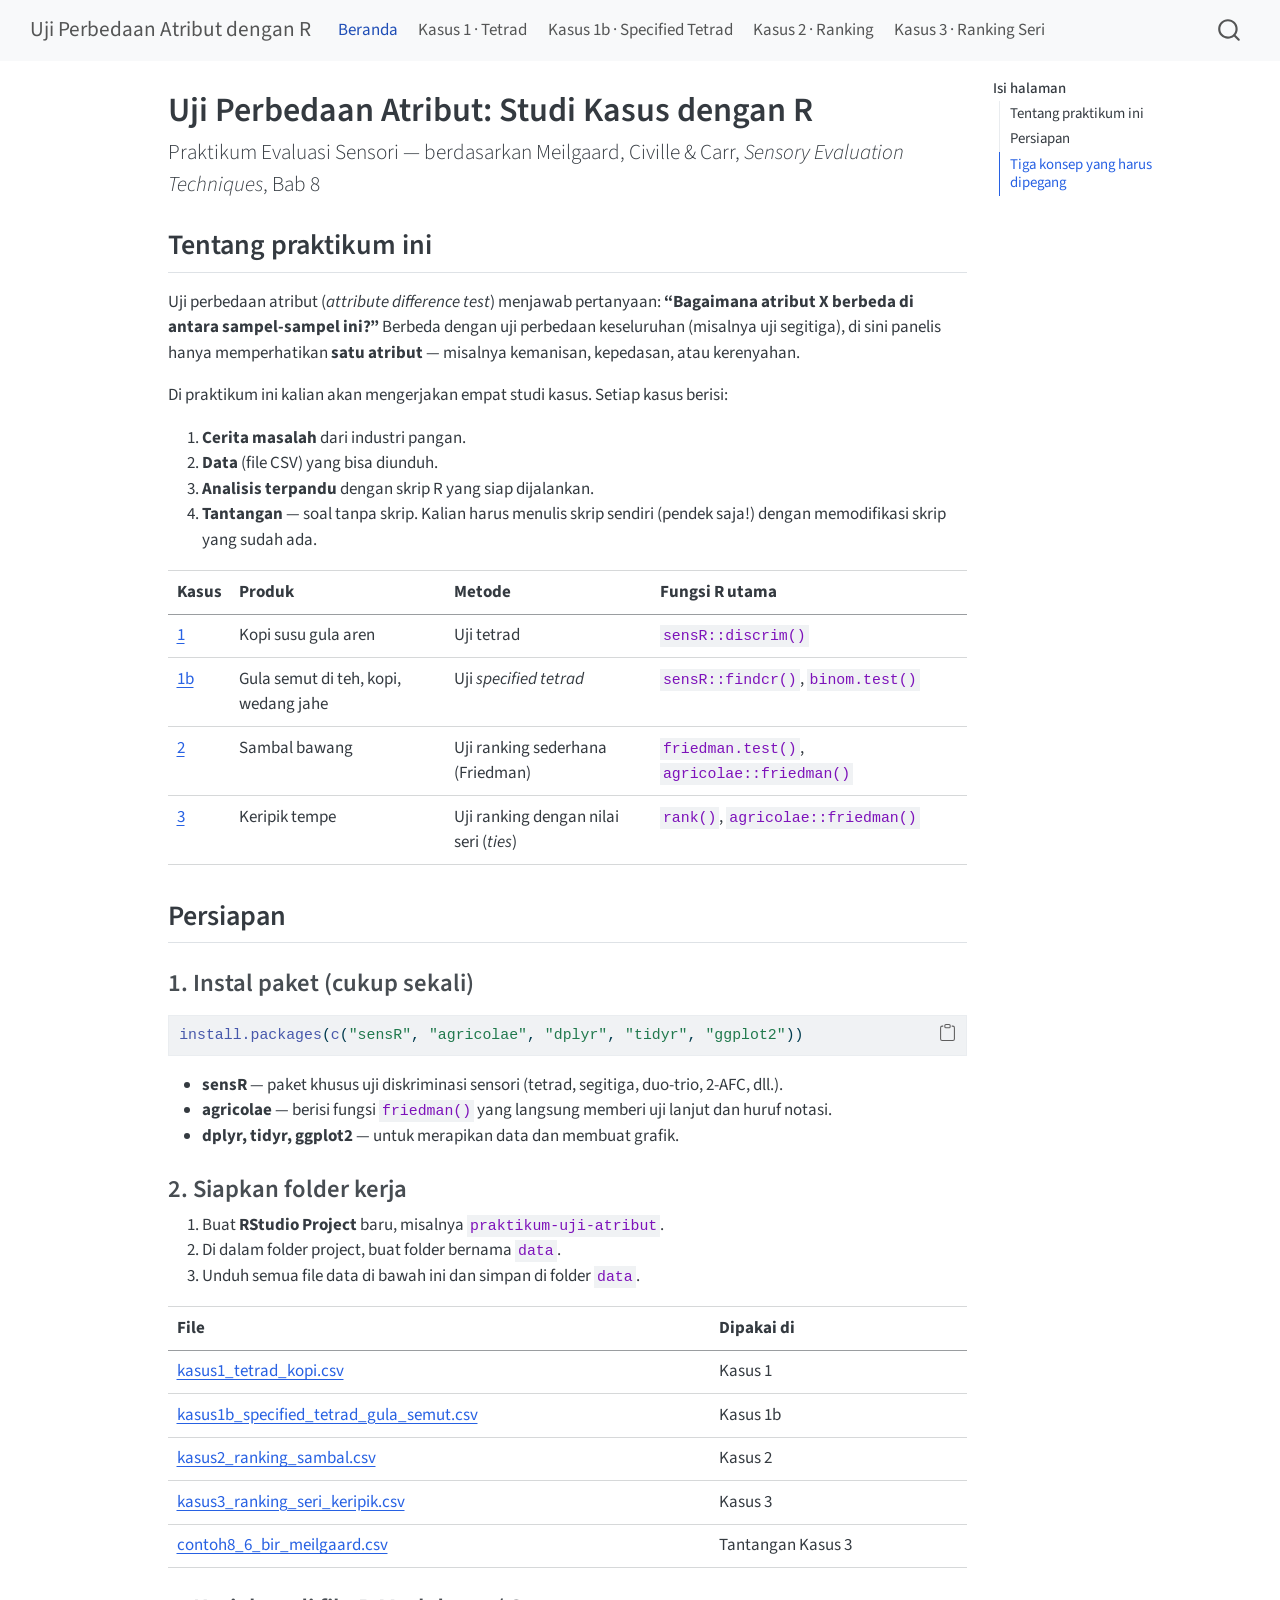
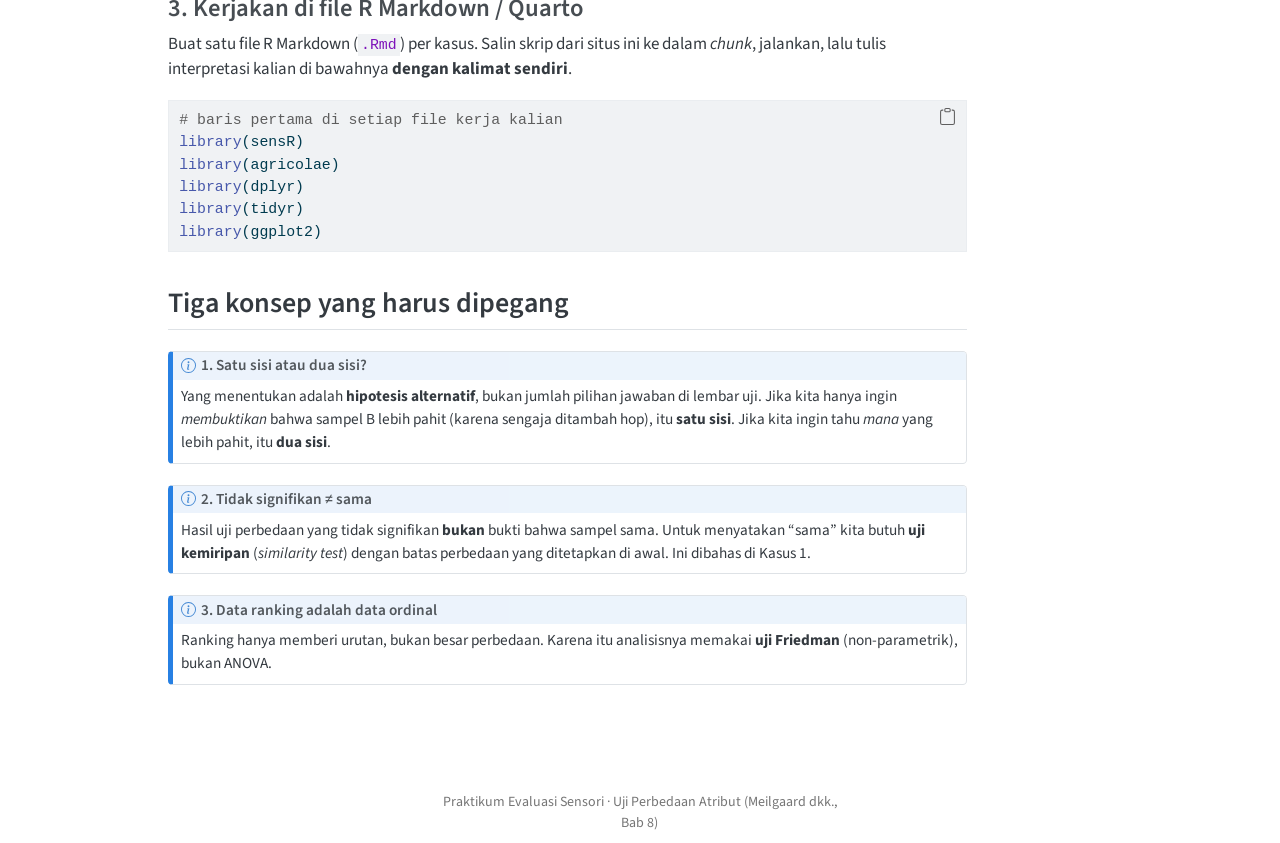
==== index.html @ 94ef2a32 "Built site for gh-pages" ====
<!DOCTYPE html>
<html xmlns="http://www.w3.org/1999/xhtml" lang="id" xml:lang="id"><head>

<meta charset="utf-8">
<meta name="generator" content="quarto-1.10.18">

<meta name="viewport" content="width=device-width, initial-scale=1.0, user-scalable=yes">


<title>Uji Perbedaan Atribut: Studi Kasus dengan R – Uji Perbedaan Atribut dengan R</title>
<style>
/* Default styles provided by pandoc.
** See https://pandoc.org/MANUAL.html#variables-for-html for config info.
*/
span.smallcaps{font-variant: small-caps;}
div.columns{display: flex; gap: 1.5em;}
div.column{flex: auto;}
@media screen {
div.columns{gap: min(4vw, 1.5em);}
div.column{overflow-x: auto;}
}
div.hanging-indent{margin-left: 1.5em; text-indent: -1.5em;}
ul.task-list{list-style: none;}
ul.task-list li input[type="checkbox"] {
  width: 0.8em;
  margin: 0 0.8em 0.2em -1em; /* quarto-specific, see https://github.com/quarto-dev/quarto-cli/issues/4556 */ 
  vertical-align: middle;
}
/* CSS for syntax highlighting */
html { -webkit-text-size-adjust: 100%; }
pre > code.sourceCode { white-space: pre; position: relative; }
pre > code.sourceCode > span { display: inline-block; line-height: 1.25; }
pre > code.sourceCode > span:empty { height: 1.2em; }
.sourceCode { overflow: visible; }
code.sourceCode > span { color: inherit; text-decoration: inherit; }
div.sourceCode { margin: 1em 0; }
pre.sourceCode { margin: 0; }
@media screen {
div.sourceCode { overflow: auto; }
}
@media print {
pre > code.sourceCode { white-space: pre-wrap; }
pre > code.sourceCode > span { text-indent: -5em; padding-left: 5em; }
}
pre.numberSource code
  { counter-reset: source-line 0; }
pre.numberSource code > span
  { position: relative; left: -4em; counter-increment: source-line; }
pre.numberSource code > span > a:first-child::before
  { content: counter(source-line);
    position: relative; left: -1em; text-align: right; vertical-align: baseline;
    border: none; display: inline-block;
    -webkit-touch-callout: none; -webkit-user-select: none;
    -khtml-user-select: none; -moz-user-select: none;
    -ms-user-select: none; user-select: none;
    padding: 0 4px; width: 4em;
  }
pre.numberSource { margin-left: 3em;  padding-left: 4px; }
div.sourceCode
  {   }
@media screen {
pre > code.sourceCode > span > a:first-child::before { text-decoration: underline; }
}
</style>


<script src="site_libs/quarto-nav/quarto-nav.js"></script>
<script src="site_libs/quarto-nav/headroom.min.js"></script>
<script src="site_libs/clipboard/clipboard.min.js"></script>
<script src="site_libs/quarto-search/autocomplete.umd.js"></script>
<script src="site_libs/quarto-search/fuse.min.js"></script>
<script src="site_libs/quarto-search/quarto-search.js"></script>
<meta name="quarto:offset" content="./">
<script src="site_libs/quarto-html/quarto.js" type="module"></script>
<script src="site_libs/quarto-html/tabsets/tabsets.js" type="module"></script>
<script src="site_libs/quarto-html/popper.min.js"></script>
<script src="site_libs/quarto-html/tippy.umd.min.js"></script>
<script src="site_libs/quarto-html/anchor.min.js"></script>
<link href="site_libs/quarto-html/tippy.css" rel="stylesheet">
<link href="site_libs/quarto-html/quarto-syntax-highlighting-64a204ab8560d761af7679ceaba22944.css" rel="stylesheet" id="quarto-text-highlighting-styles">
<script src="site_libs/bootstrap/bootstrap.min.js"></script>
<link href="site_libs/bootstrap/bootstrap-icons.css" rel="stylesheet">
<link href="site_libs/bootstrap/bootstrap-282abdd4a580632c052b6858c0510cd2.min.css" rel="stylesheet" append-hash="true" id="quarto-bootstrap" data-mode="light">
<script id="quarto-search-options" type="application/json">{
  "location": "navbar",
  "copy-button": false,
  "collapse-after": 3,
  "panel-placement": "end",
  "type": "overlay",
  "limit": 50,
  "keyboard-shortcut": [
    "f",
    "/",
    "s"
  ],
  "show-item-context": false,
  "language": {
    "search-no-results-text": "Tidak ada hasil",
    "search-matching-documents-text": "dokumen cocok",
    "search-copy-link-title": "Salin tautan untuk mencari",
    "search-hide-matches-text": "Sembunyikan kecocokan lainnya",
    "search-more-match-text": "kecocokan lainnya di dokumen ini",
    "search-more-matches-text": "kecocokan lainnya di dokumen ini",
    "search-clear-button-title": "Hapus",
    "search-text-placeholder": "",
    "search-detached-cancel-button-title": "Batal",
    "search-submit-button-title": "Kirim",
    "search-label": "Mencari"
  }
}</script>
<link href="site_libs/pagedtable-1.1/css/pagedtable.css" rel="stylesheet">
<script src="site_libs/pagedtable-1.1/js/pagedtable.js"></script>


<link rel="stylesheet" href="styles.css">
</head>

<body class="nav-fixed quarto-light">

<div id="quarto-search-results"></div>
  <header id="quarto-header" class="headroom fixed-top">
    <nav class="navbar navbar-expand-lg " data-bs-theme="dark">
      <div class="navbar-container container-fluid">
      <div class="navbar-brand-container mx-auto">
    <a class="navbar-brand" href="./index.html">
    <span class="navbar-title">Uji Perbedaan Atribut dengan R</span>
    </a>
  </div>
            <div id="quarto-search" class="" title="Mencari"></div>
          <button class="navbar-toggler" type="button" data-bs-toggle="collapse" data-bs-target="#navbarCollapse" aria-controls="navbarCollapse" role="menu" aria-expanded="false" aria-label="Alihkan navigasi" onclick="if (window.quartoToggleHeadroom) { window.quartoToggleHeadroom(); }">
  <span class="navbar-toggler-icon"></span>
</button>
          <div class="collapse navbar-collapse" id="navbarCollapse">
            <ul class="navbar-nav navbar-nav-scroll me-auto">
  <li class="nav-item">
    <a class="nav-link active" href="./index.html" aria-current="page"> 
<span class="menu-text">Beranda</span></a>
  </li>  
  <li class="nav-item">
    <a class="nav-link" href="./01-tetrad.html"> 
<span class="menu-text">Kasus 1 · Tetrad</span></a>
  </li>  
  <li class="nav-item">
    <a class="nav-link" href="./01b-specified-tetrad.html"> 
<span class="menu-text">Kasus 1b · Specified Tetrad</span></a>
  </li>  
  <li class="nav-item">
    <a class="nav-link" href="./02-ranking.html"> 
<span class="menu-text">Kasus 2 · Ranking</span></a>
  </li>  
  <li class="nav-item">
    <a class="nav-link" href="./03-ranking-seri.html"> 
<span class="menu-text">Kasus 3 · Ranking Seri</span></a>
  </li>  
</ul>
          </div> <!-- /navcollapse -->
            <div class="quarto-navbar-tools">
</div>
      </div> <!-- /container-fluid -->
    </nav>
</header>
<!-- content -->
<div id="quarto-content" class="quarto-container page-columns page-rows-contents page-layout-article page-navbar">
<!-- sidebar -->
<!-- margin-sidebar -->
    <div id="quarto-margin-sidebar" class="sidebar margin-sidebar">
        <nav id="TOC" role="doc-toc" class="toc-active">
    <h2 id="toc-title">Isi halaman</h2>
   
  <ul>
  <li><a href="#tentang-praktikum-ini" id="toc-tentang-praktikum-ini" class="nav-link active" data-scroll-target="#tentang-praktikum-ini">Tentang praktikum ini</a></li>
  <li><a href="#persiapan" id="toc-persiapan" class="nav-link" data-scroll-target="#persiapan">Persiapan</a>
  <ul class="collapse">
  <li><a href="#instal-paket-cukup-sekali" id="toc-instal-paket-cukup-sekali" class="nav-link" data-scroll-target="#instal-paket-cukup-sekali">1. Instal paket (cukup sekali)</a></li>
  <li><a href="#siapkan-folder-kerja" id="toc-siapkan-folder-kerja" class="nav-link" data-scroll-target="#siapkan-folder-kerja">2. Siapkan folder kerja</a></li>
  <li><a href="#kerjakan-di-file-r-markdown-quarto" id="toc-kerjakan-di-file-r-markdown-quarto" class="nav-link" data-scroll-target="#kerjakan-di-file-r-markdown-quarto">3. Kerjakan di file R Markdown / Quarto</a></li>
  </ul></li>
  <li><a href="#tiga-konsep-yang-harus-dipegang" id="toc-tiga-konsep-yang-harus-dipegang" class="nav-link" data-scroll-target="#tiga-konsep-yang-harus-dipegang">Tiga konsep yang harus dipegang</a></li>
  </ul>
</nav>
    </div>
<!-- main -->
<main class="content" id="quarto-document-content">

<header id="title-block-header" class="quarto-title-block default">
<div class="quarto-title">
<h1 class="title">Uji Perbedaan Atribut: Studi Kasus dengan R</h1>
<p class="subtitle lead">Praktikum Evaluasi Sensori — berdasarkan Meilgaard, Civille &amp; Carr, <em>Sensory Evaluation Techniques</em>, Bab 8</p>
</div>



<div class="quarto-title-meta">

    
  
    
  </div>
  


</header>


<section id="tentang-praktikum-ini" class="level2">
<h2 class="anchored" data-anchor-id="tentang-praktikum-ini">Tentang praktikum ini</h2>
<p>Uji perbedaan atribut (<em>attribute difference test</em>) menjawab pertanyaan: <strong>“Bagaimana atribut X berbeda di antara sampel-sampel ini?”</strong> Berbeda dengan uji perbedaan keseluruhan (misalnya uji segitiga), di sini panelis hanya memperhatikan <strong>satu atribut</strong> — misalnya kemanisan, kepedasan, atau kerenyahan.</p>
<p>Di praktikum ini kalian akan mengerjakan empat studi kasus. Setiap kasus berisi:</p>
<ol type="1">
<li><strong>Cerita masalah</strong> dari industri pangan.</li>
<li><strong>Data</strong> (file CSV) yang bisa diunduh.</li>
<li><strong>Analisis terpandu</strong> dengan skrip R yang siap dijalankan.</li>
<li><strong>Tantangan</strong> — soal tanpa skrip. Kalian harus menulis skrip sendiri (pendek saja!) dengan memodifikasi skrip yang sudah ada.</li>
</ol>
<table class="caption-top table">
<thead>
<tr class="header">
<th>Kasus</th>
<th>Produk</th>
<th>Metode</th>
<th>Fungsi R utama</th>
</tr>
</thead>
<tbody>
<tr class="odd">
<td><a href="./01-tetrad.html">1</a></td>
<td>Kopi susu gula aren</td>
<td>Uji tetrad</td>
<td><code>sensR::discrim()</code></td>
</tr>
<tr class="even">
<td><a href="./01b-specified-tetrad.html">1b</a></td>
<td>Gula semut di teh, kopi, wedang jahe</td>
<td>Uji <em>specified tetrad</em></td>
<td><code>sensR::findcr()</code>, <code>binom.test()</code></td>
</tr>
<tr class="odd">
<td><a href="./02-ranking.html">2</a></td>
<td>Sambal bawang</td>
<td>Uji ranking sederhana (Friedman)</td>
<td><code>friedman.test()</code>, <code>agricolae::friedman()</code></td>
</tr>
<tr class="even">
<td><a href="./03-ranking-seri.html">3</a></td>
<td>Keripik tempe</td>
<td>Uji ranking dengan nilai seri (<em>ties</em>)</td>
<td><code>rank()</code>, <code>agricolae::friedman()</code></td>
</tr>
</tbody>
</table>
</section>
<section id="persiapan" class="level2">
<h2 class="anchored" data-anchor-id="persiapan">Persiapan</h2>
<section id="instal-paket-cukup-sekali" class="level3">
<h3 class="anchored" data-anchor-id="instal-paket-cukup-sekali">1. Instal paket (cukup sekali)</h3>
<div class="cell">
<div class="code-copy-outer-scaffold"><div class="sourceCode cell-code" id="cb1"><pre class="sourceCode r code-with-copy"><code class="sourceCode r"><span id="cb1-1"><a href="#cb1-1" aria-hidden="true" tabindex="-1"></a><span class="fu">install.packages</span>(<span class="fu">c</span>(<span class="st">"sensR"</span>, <span class="st">"agricolae"</span>, <span class="st">"dplyr"</span>, <span class="st">"tidyr"</span>, <span class="st">"ggplot2"</span>))</span></code></pre></div><button title="Salin ke Papan Klip" class="code-copy-button"><i class="bi"></i></button></div>
</div>
<ul>
<li><strong>sensR</strong> — paket khusus uji diskriminasi sensori (tetrad, segitiga, duo-trio, 2-AFC, dll.).</li>
<li><strong>agricolae</strong> — berisi fungsi <code>friedman()</code> yang langsung memberi uji lanjut dan huruf notasi.</li>
<li><strong>dplyr, tidyr, ggplot2</strong> — untuk merapikan data dan membuat grafik.</li>
</ul>
</section>
<section id="siapkan-folder-kerja" class="level3">
<h3 class="anchored" data-anchor-id="siapkan-folder-kerja">2. Siapkan folder kerja</h3>
<ol type="1">
<li>Buat <strong>RStudio Project</strong> baru, misalnya <code>praktikum-uji-atribut</code>.</li>
<li>Di dalam folder project, buat folder bernama <code>data</code>.</li>
<li>Unduh semua file data di bawah ini dan simpan di folder <code>data</code>.</li>
</ol>
<table class="caption-top table">
<thead>
<tr class="header">
<th>File</th>
<th>Dipakai di</th>
</tr>
</thead>
<tbody>
<tr class="odd">
<td><a href="data/kasus1_tetrad_kopi.csv">kasus1_tetrad_kopi.csv</a></td>
<td>Kasus 1</td>
</tr>
<tr class="even">
<td><a href="data/kasus1b_specified_tetrad_gula_semut.csv">kasus1b_specified_tetrad_gula_semut.csv</a></td>
<td>Kasus 1b</td>
</tr>
<tr class="odd">
<td><a href="data/kasus2_ranking_sambal.csv">kasus2_ranking_sambal.csv</a></td>
<td>Kasus 2</td>
</tr>
<tr class="even">
<td><a href="data/kasus3_ranking_seri_keripik.csv">kasus3_ranking_seri_keripik.csv</a></td>
<td>Kasus 3</td>
</tr>
<tr class="odd">
<td><a href="data/contoh8_6_bir_meilgaard.csv">contoh8_6_bir_meilgaard.csv</a></td>
<td>Tantangan Kasus 3</td>
</tr>
</tbody>
</table>
</section>
<section id="kerjakan-di-file-r-markdown-quarto" class="level3">
<h3 class="anchored" data-anchor-id="kerjakan-di-file-r-markdown-quarto">3. Kerjakan di file R Markdown / Quarto</h3>
<p>Buat satu file R Markdown (<code>.Rmd</code>) per kasus. Salin skrip dari situs ini ke dalam <em>chunk</em>, jalankan, lalu tulis interpretasi kalian di bawahnya <strong>dengan kalimat sendiri</strong>.</p>
<div class="cell">
<div class="code-copy-outer-scaffold"><div class="sourceCode cell-code" id="cb2"><pre class="sourceCode r code-with-copy"><code class="sourceCode r"><span id="cb2-1"><a href="#cb2-1" aria-hidden="true" tabindex="-1"></a><span class="co"># baris pertama di setiap file kerja kalian</span></span>
<span id="cb2-2"><a href="#cb2-2" aria-hidden="true" tabindex="-1"></a><span class="fu">library</span>(sensR)</span>
<span id="cb2-3"><a href="#cb2-3" aria-hidden="true" tabindex="-1"></a><span class="fu">library</span>(agricolae)</span>
<span id="cb2-4"><a href="#cb2-4" aria-hidden="true" tabindex="-1"></a><span class="fu">library</span>(dplyr)</span>
<span id="cb2-5"><a href="#cb2-5" aria-hidden="true" tabindex="-1"></a><span class="fu">library</span>(tidyr)</span>
<span id="cb2-6"><a href="#cb2-6" aria-hidden="true" tabindex="-1"></a><span class="fu">library</span>(ggplot2)</span></code></pre></div><button title="Salin ke Papan Klip" class="code-copy-button"><i class="bi"></i></button></div>
</div>
</section>
</section>
<section id="tiga-konsep-yang-harus-dipegang" class="level2">
<h2 class="anchored" data-anchor-id="tiga-konsep-yang-harus-dipegang">Tiga konsep yang harus dipegang</h2>
<div class="callout callout-style-default callout-note callout-titled">
<div class="callout-header d-flex align-content-center">
<div class="callout-icon-container">
<i class="callout-icon"></i>
</div>
<div class="callout-title-container flex-fill">
<span class="screen-reader-only">Catatan</span>1. Satu sisi atau dua sisi?
</div>
</div>
<div class="callout-body-container callout-body">
<p>Yang menentukan adalah <strong>hipotesis alternatif</strong>, bukan jumlah pilihan jawaban di lembar uji. Jika kita hanya ingin <em>membuktikan</em> bahwa sampel B lebih pahit (karena sengaja ditambah hop), itu <strong>satu sisi</strong>. Jika kita ingin tahu <em>mana</em> yang lebih pahit, itu <strong>dua sisi</strong>.</p>
</div>
</div>
<div class="callout callout-style-default callout-note callout-titled">
<div class="callout-header d-flex align-content-center">
<div class="callout-icon-container">
<i class="callout-icon"></i>
</div>
<div class="callout-title-container flex-fill">
<span class="screen-reader-only">Catatan</span>2. Tidak signifikan ≠ sama
</div>
</div>
<div class="callout-body-container callout-body">
<p>Hasil uji perbedaan yang tidak signifikan <strong>bukan</strong> bukti bahwa sampel sama. Untuk menyatakan “sama” kita butuh <strong>uji kemiripan</strong> (<em>similarity test</em>) dengan batas perbedaan yang ditetapkan di awal. Ini dibahas di Kasus 1.</p>
</div>
</div>
<div class="callout callout-style-default callout-note callout-titled">
<div class="callout-header d-flex align-content-center">
<div class="callout-icon-container">
<i class="callout-icon"></i>
</div>
<div class="callout-title-container flex-fill">
<span class="screen-reader-only">Catatan</span>3. Data ranking adalah data ordinal
</div>
</div>
<div class="callout-body-container callout-body">
<p>Ranking hanya memberi urutan, bukan besar perbedaan. Karena itu analisisnya memakai <strong>uji Friedman</strong> (non-parametrik), bukan ANOVA.</p>
</div>
</div>


</section>

</main> <!-- /main -->
<script id="quarto-html-after-body" type="application/javascript">
  window.document.addEventListener("DOMContentLoaded", function (event) {
    const icon = "";
    const anchorJS = new window.AnchorJS();
    anchorJS.options = {
      placement: 'right',
      icon: icon
    };
    anchorJS.add('.anchored');
    const isCodeAnnotation = (el) => {
      for (const clz of el.classList) {
        if (clz.startsWith('code-annotation-')) {                     
          return true;
        }
      }
      return false;
    }
    const onCopySuccess = function(e) {
      // button target
      const button = e.trigger;
      // don't keep focus
      button.blur();
      // flash "checked"
      button.classList.add('code-copy-button-checked');
      var currentTitle = button.getAttribute("title");
      button.setAttribute("title", "Disalin!");
      let tooltip;
      if (window.bootstrap) {
        button.setAttribute("data-bs-toggle", "tooltip");
        button.setAttribute("data-bs-placement", "left");
        button.setAttribute("data-bs-title", "Disalin!");
        tooltip = new bootstrap.Tooltip(button, 
          { trigger: "manual", 
            customClass: "code-copy-button-tooltip",
            offset: [0, -8]});
        tooltip.show();    
      }
      setTimeout(function() {
        if (tooltip) {
          tooltip.hide();
          button.removeAttribute("data-bs-title");
          button.removeAttribute("data-bs-toggle");
          button.removeAttribute("data-bs-placement");
        }
        button.setAttribute("title", currentTitle);
        button.classList.remove('code-copy-button-checked');
      }, 1000);
      // clear code selection
      e.clearSelection();
    }
    const getTextToCopy = function(trigger) {
      const outerScaffold = trigger.parentElement.cloneNode(true);
      const codeEl = outerScaffold.querySelector('code');
      for (const childEl of codeEl.children) {
        if (isCodeAnnotation(childEl)) {
          childEl.remove();
        }
      }
      return codeEl.innerText;
    }
    const clipboard = new window.ClipboardJS('.code-copy-button:not([data-in-quarto-modal])', {
      text: getTextToCopy
    });
    clipboard.on('success', onCopySuccess);
    if (window.document.getElementById('quarto-embedded-source-code-modal')) {
      const clipboardModal = new window.ClipboardJS('.code-copy-button[data-in-quarto-modal]', {
        text: getTextToCopy,
        container: window.document.getElementById('quarto-embedded-source-code-modal')
      });
      clipboardModal.on('success', onCopySuccess);
    }
      var localhostRegex = new RegExp(/^(?:http|https):\/\/localhost\:?[0-9]*\//);
      var mailtoRegex = new RegExp(/^mailto:/);
        var filterRegex = new RegExp('/' + window.location.host + '/');
      var isInternal = (href) => {
          return filterRegex.test(href) || localhostRegex.test(href) || mailtoRegex.test(href);
      }
      // Inspect non-navigation links and adorn them if external
     var links = window.document.querySelectorAll('a[href]:not(.nav-link):not(.navbar-brand):not(.toc-action):not(.sidebar-link):not(.sidebar-item-toggle):not(.pagination-link):not(.no-external):not([aria-hidden]):not(.dropdown-item):not(.quarto-navigation-tool):not(.about-link)');
      for (var i=0; i<links.length; i++) {
        const link = links[i];
        if (!isInternal(link.href)) {
          // undo the damage that might have been done by quarto-nav.js in the case of
          // links that we want to consider external
          if (link.dataset.originalHref !== undefined) {
            link.href = link.dataset.originalHref;
          }
        }
      }
    function tippyHover(el, contentFn, onTriggerFn, onUntriggerFn) {
      const config = {
        allowHTML: true,
        maxWidth: 500,
        delay: 100,
        arrow: false,
        appendTo: function(el) {
            return el.parentElement;
        },
        interactive: true,
        interactiveBorder: 10,
        theme: 'quarto',
        placement: 'bottom-start',
      };
      if (contentFn) {
        config.content = contentFn;
      }
      if (onTriggerFn) {
        config.onTrigger = onTriggerFn;
      }
      if (onUntriggerFn) {
        config.onUntrigger = onUntriggerFn;
      }
      window.tippy(el, config); 
    }
    const noterefs = window.document.querySelectorAll('a[role="doc-noteref"]');
    for (var i=0; i<noterefs.length; i++) {
      const ref = noterefs[i];
      tippyHover(ref, function() {
        // use id or data attribute instead here
        let href = ref.getAttribute('data-footnote-href') || ref.getAttribute('href');
        try { href = new URL(href).hash; } catch {}
        const id = href.replace(/^#\/?/, "");
        const note = window.document.getElementById(id);
        if (note) {
          return note.innerHTML;
        } else {
          return "";
        }
      });
    }
    const xrefs = window.document.querySelectorAll('a.quarto-xref');
    const processXRef = (id, note) => {
      // Strip column container classes
      const stripColumnClz = (el) => {
        el.classList.remove("page-full", "page-columns");
        if (el.children) {
          for (const child of el.children) {
            stripColumnClz(child);
          }
        }
      }
      stripColumnClz(note)
      if (id === null || id.startsWith('sec-')) {
        // Special case sections, only their first couple elements
        const container = document.createElement("div");
        if (note.children && note.children.length > 2) {
          container.appendChild(note.children[0].cloneNode(true));
          for (let i = 1; i < note.children.length; i++) {
            const child = note.children[i];
            if (child.tagName === "P" && child.innerText === "") {
              continue;
            } else {
              container.appendChild(child.cloneNode(true));
              break;
            }
          }
          if (window.Quarto?.typesetMath) {
            window.Quarto.typesetMath(container);
          }
          return container.innerHTML
        } else {
          if (window.Quarto?.typesetMath) {
            window.Quarto.typesetMath(note);
          }
          return note.innerHTML;
        }
      } else {
        // Remove any anchor links if they are present
        const anchorLink = note.querySelector('a.anchorjs-link');
        if (anchorLink) {
          anchorLink.remove();
        }
        if (window.Quarto?.typesetMath) {
          window.Quarto.typesetMath(note);
        }
        if (note.classList.contains("callout")) {
          return note.outerHTML;
        } else {
          return note.innerHTML;
        }
      }
    }
    for (var i=0; i<xrefs.length; i++) {
      const xref = xrefs[i];
      tippyHover(xref, undefined, function(instance) {
        instance.disable();
        let url = xref.getAttribute('href');
        let hash = undefined; 
        if (url.startsWith('#')) {
          hash = url;
        } else {
          try { hash = new URL(url).hash; } catch {}
        }
        if (hash) {
          const id = hash.replace(/^#\/?/, "");
          const note = window.document.getElementById(id);
          if (note !== null) {
            try {
              const html = processXRef(id, note.cloneNode(true));
              instance.setContent(html);
            } finally {
              instance.enable();
              instance.show();
            }
          } else {
            // See if we can fetch this
            fetch(url.split('#')[0])
            .then(res => res.text())
            .then(html => {
              const parser = new DOMParser();
              const htmlDoc = parser.parseFromString(html, "text/html");
              const note = htmlDoc.getElementById(id);
              if (note !== null) {
                const html = processXRef(id, note);
                instance.setContent(html);
              } 
            }).finally(() => {
              instance.enable();
              instance.show();
            });
          }
        } else {
          // See if we can fetch a full url (with no hash to target)
          // This is a special case and we should probably do some content thinning / targeting
          fetch(url)
          .then(res => res.text())
          .then(html => {
            const parser = new DOMParser();
            const htmlDoc = parser.parseFromString(html, "text/html");
            const note = htmlDoc.querySelector('main.content');
            if (note !== null) {
              // This should only happen for chapter cross references
              // (since there is no id in the URL)
              // remove the first header
              if (note.children.length > 0 && note.children[0].tagName === "HEADER") {
                note.children[0].remove();
              }
              const html = processXRef(null, note);
              instance.setContent(html);
            } 
          }).finally(() => {
            instance.enable();
            instance.show();
          });
        }
      }, function(instance) {
      });
    }
        let selectedAnnoteEl;
        const selectorForAnnotation = ( cell, annotation) => {
          let cellAttr = 'data-code-cell="' + cell + '"';
          let lineAttr = 'data-code-annotation="' +  annotation + '"';
          const selector = 'span[' + cellAttr + '][' + lineAttr + ']';
          return selector;
        }
        const selectCodeLines = (annoteEl) => {
          const doc = window.document;
          const targetCell = annoteEl.getAttribute("data-target-cell");
          const targetAnnotation = annoteEl.getAttribute("data-target-annotation");
          const annoteSpan = window.document.querySelector(selectorForAnnotation(targetCell, targetAnnotation));
          const lines = annoteSpan.getAttribute("data-code-lines").split(",");
          const lineIds = lines.map((line) => {
            return targetCell + "-" + line;
          })
          let top = null;
          let height = null;
          let parent = null;
          if (lineIds.length > 0) {
              //compute the position of the single el (top and bottom and make a div)
              const el = window.document.getElementById(lineIds[0]);
              top = el.offsetTop;
              height = el.offsetHeight;
              parent = el.parentElement.parentElement;
            if (lineIds.length > 1) {
              const lastEl = window.document.getElementById(lineIds[lineIds.length - 1]);
              const bottom = lastEl.offsetTop + lastEl.offsetHeight;
              height = bottom - top;
            }
            if (top !== null && height !== null && parent !== null) {
              // cook up a div (if necessary) and position it 
              let div = window.document.getElementById("code-annotation-line-highlight");
              if (div === null) {
                div = window.document.createElement("div");
                div.setAttribute("id", "code-annotation-line-highlight");
                div.style.position = 'absolute';
                parent.appendChild(div);
              }
              div.style.top = top - 2 + "px";
              div.style.height = height + 4 + "px";
              div.style.left = 0;
              let gutterDiv = window.document.getElementById("code-annotation-line-highlight-gutter");
              if (gutterDiv === null) {
                gutterDiv = window.document.createElement("div");
                gutterDiv.setAttribute("id", "code-annotation-line-highlight-gutter");
                gutterDiv.style.position = 'absolute';
                const codeCell = window.document.getElementById(targetCell);
                const gutter = codeCell.querySelector('.code-annotation-gutter');
                gutter.appendChild(gutterDiv);
              }
              gutterDiv.style.top = top - 2 + "px";
              gutterDiv.style.height = height + 4 + "px";
            }
            selectedAnnoteEl = annoteEl;
          }
        };
        const unselectCodeLines = () => {
          const elementsIds = ["code-annotation-line-highlight", "code-annotation-line-highlight-gutter"];
          elementsIds.forEach((elId) => {
            const div = window.document.getElementById(elId);
            if (div) {
              div.remove();
            }
          });
          selectedAnnoteEl = undefined;
        };
          // Handle positioning of the toggle
      window.addEventListener(
        "resize",
        throttle(() => {
          elRect = undefined;
          if (selectedAnnoteEl) {
            selectCodeLines(selectedAnnoteEl);
          }
        }, 10)
      );
      function throttle(fn, ms) {
      let throttle = false;
      let timer;
        return (...args) => {
          if(!throttle) { // first call gets through
              fn.apply(this, args);
              throttle = true;
          } else { // all the others get throttled
              if(timer) clearTimeout(timer); // cancel #2
              timer = setTimeout(() => {
                fn.apply(this, args);
                timer = throttle = false;
              }, ms);
          }
        };
      }
        // Attach click handler to the DT
        const annoteDls = window.document.querySelectorAll('dt[data-target-cell]');
        for (const annoteDlNode of annoteDls) {
          annoteDlNode.addEventListener('click', (event) => {
            const clickedEl = event.target;
            if (clickedEl !== selectedAnnoteEl) {
              unselectCodeLines();
              const activeEl = window.document.querySelector('dt[data-target-cell].code-annotation-active');
              if (activeEl) {
                activeEl.classList.remove('code-annotation-active');
              }
              selectCodeLines(clickedEl);
              clickedEl.classList.add('code-annotation-active');
            } else {
              // Unselect the line
              unselectCodeLines();
              clickedEl.classList.remove('code-annotation-active');
            }
          });
        }
    const findCites = (el) => {
      const parentEl = el.parentElement;
      if (parentEl) {
        const cites = parentEl.dataset.cites;
        if (cites) {
          return {
            el,
            cites: cites.split(' ')
          };
        } else {
          return findCites(el.parentElement)
        }
      } else {
        return undefined;
      }
    };
    var bibliorefs = window.document.querySelectorAll('a[role="doc-biblioref"]');
    for (var i=0; i<bibliorefs.length; i++) {
      const ref = bibliorefs[i];
      const citeInfo = findCites(ref);
      if (citeInfo) {
        tippyHover(citeInfo.el, function() {
          var popup = window.document.createElement('div');
          citeInfo.cites.forEach(function(cite) {
            var citeDiv = window.document.createElement('div');
            citeDiv.classList.add('hanging-indent');
            citeDiv.classList.add('csl-entry');
            var biblioDiv = window.document.getElementById('ref-' + cite);
            if (biblioDiv) {
              citeDiv.innerHTML = biblioDiv.innerHTML;
            }
            popup.appendChild(citeDiv);
          });
          return popup.innerHTML;
        });
      }
    }
  });
  </script>
</div> <!-- /content -->
<footer class="footer">
  <div class="nav-footer">
    <div class="nav-footer-left">
      &nbsp;
    </div>   
    <div class="nav-footer-center">
<p>Praktikum Evaluasi Sensori · Uji Perbedaan Atribut (Meilgaard dkk., Bab 8)</p>
</div>
    <div class="nav-footer-right">
      &nbsp;
    </div>
  </div>
</footer>




</body></html>
---- site_libs/quarto-html/tippy.css ----
.tippy-box[data-animation=fade][data-state=hidden]{opacity:0}[data-tippy-root]{max-width:calc(100vw - 10px)}.tippy-box{position:relative;background-color:#333;color:#fff;border-radius:4px;font-size:14px;line-height:1.4;white-space:normal;outline:0;transition-property:transform,visibility,opacity}.tippy-box[data-placement^=top]>.tippy-arrow{bottom:0}.tippy-box[data-placement^=top]>.tippy-arrow:before{bottom:-7px;left:0;border-width:8px 8px 0;border-top-color:initial;transform-origin:center top}.tippy-box[data-placement^=bottom]>.tippy-arrow{top:0}.tippy-box[data-placement^=bottom]>.tippy-arrow:before{top:-7px;left:0;border-width:0 8px 8px;border-bottom-color:initial;transform-origin:center bottom}.tippy-box[data-placement^=left]>.tippy-arrow{right:0}.tippy-box[data-placement^=left]>.tippy-arrow:before{border-width:8px 0 8px 8px;border-left-color:initial;right:-7px;transform-origin:center left}.tippy-box[data-placement^=right]>.tippy-arrow{left:0}.tippy-box[data-placement^=right]>.tippy-arrow:before{left:-7px;border-width:8px 8px 8px 0;border-right-color:initial;transform-origin:center right}.tippy-box[data-inertia][data-state=visible]{transition-timing-function:cubic-bezier(.54,1.5,.38,1.11)}.tippy-arrow{width:16px;height:16px;color:#333}.tippy-arrow:before{content:"";position:absolute;border-color:transparent;border-style:solid}.tippy-content{position:relative;padding:5px 9px;z-index:1}
---- site_libs/quarto-html/quarto-syntax-highlighting-64a204ab8560d761af7679ceaba22944.css ----
/* quarto syntax highlight colors */
:root {
  --quarto-hl-ot-color: #003B4F;
  --quarto-hl-at-color: #657422;
  --quarto-hl-ss-color: #20794D;
  --quarto-hl-an-color: #5E5E5E;
  --quarto-hl-fu-color: #4758AB;
  --quarto-hl-st-color: #20794D;
  --quarto-hl-cf-color: #003B4F;
  --quarto-hl-op-color: #5E5E5E;
  --quarto-hl-er-color: #AD0000;
  --quarto-hl-bn-color: #AD0000;
  --quarto-hl-al-color: #AD0000;
  --quarto-hl-va-color: #111111;
  --quarto-hl-bu-color: inherit;
  --quarto-hl-ex-color: inherit;
  --quarto-hl-pp-color: #AD0000;
  --quarto-hl-in-color: #5E5E5E;
  --quarto-hl-vs-color: #20794D;
  --quarto-hl-wa-color: #5E5E5E;
  --quarto-hl-do-color: #5E5E5E;
  --quarto-hl-im-color: #00769E;
  --quarto-hl-ch-color: #20794D;
  --quarto-hl-dt-color: #AD0000;
  --quarto-hl-fl-color: #AD0000;
  --quarto-hl-co-color: #5E5E5E;
  --quarto-hl-cv-color: #5E5E5E;
  --quarto-hl-cn-color: #8f5902;
  --quarto-hl-sc-color: #5E5E5E;
  --quarto-hl-dv-color: #AD0000;
  --quarto-hl-kw-color: #003B4F;
}

/* other quarto variables */
:root {
  --quarto-font-monospace: SFMono-Regular, Menlo, Monaco, Consolas, "Liberation Mono", "Courier New", monospace;
}

/* syntax highlight based on Pandoc's rules */
pre > code.sourceCode > span {
  color: #003B4F;
}

code.sourceCode > span {
  color: #003B4F;
}

div.sourceCode,
div.sourceCode pre.sourceCode {
  color: #003B4F;
}

/* Normal */
code span {
  color: #003B4F;
}

/* Alert */
code span.al {
  color: #AD0000;
  font-style: inherit;
}

/* Annotation */
code span.an {
  color: #5E5E5E;
  font-style: inherit;
}

/* Attribute */
code span.at {
  color: #657422;
  font-style: inherit;
}

/* BaseN */
code span.bn {
  color: #AD0000;
  font-style: inherit;
}

/* BuiltIn */
code span.bu {
  font-style: inherit;
}

/* ControlFlow */
code span.cf {
  color: #003B4F;
  font-weight: bold;
  font-style: inherit;
}

/* Char */
code span.ch {
  color: #20794D;
  font-style: inherit;
}

/* Constant */
code span.cn {
  color: #8f5902;
  font-style: inherit;
}

/* Comment */
code span.co {
  color: #5E5E5E;
  font-style: inherit;
}

/* CommentVar */
code span.cv {
  color: #5E5E5E;
  font-style: italic;
}

/* Documentation */
code span.do {
  color: #5E5E5E;
  font-style: italic;
}

/* DataType */
code span.dt {
  color: #AD0000;
  font-style: inherit;
}

/* DecVal */
code span.dv {
  color: #AD0000;
  font-style: inherit;
}

/* Error */
code span.er {
  color: #AD0000;
  font-style: inherit;
}

/* Extension */
code span.ex {
  font-style: inherit;
}

/* Float */
code span.fl {
  color: #AD0000;
  font-style: inherit;
}

/* Function */
code span.fu {
  color: #4758AB;
  font-style: inherit;
}

/* Import */
code span.im {
  color: #00769E;
  font-style: inherit;
}

/* Information */
code span.in {
  color: #5E5E5E;
  font-style: inherit;
}

/* Keyword */
code span.kw {
  color: #003B4F;
  font-weight: bold;
  font-style: inherit;
}

/* Operator */
code span.op {
  color: #5E5E5E;
  font-style: inherit;
}

/* Other */
code span.ot {
  color: #003B4F;
  font-style: inherit;
}

/* Preprocessor */
code span.pp {
  color: #AD0000;
  font-style: inherit;
}

/* SpecialChar */
code span.sc {
  color: #5E5E5E;
  font-style: inherit;
}

/* SpecialString */
code span.ss {
  color: #20794D;
  font-style: inherit;
}

/* String */
code span.st {
  color: #20794D;
  font-style: inherit;
}

/* Variable */
code span.va {
  color: #111111;
  font-style: inherit;
}

/* VerbatimString */
code span.vs {
  color: #20794D;
  font-style: inherit;
}

/* Warning */
code span.wa {
  color: #5E5E5E;
  font-style: italic;
}

.prevent-inlining {
  content: "</";
}

/*# sourceMappingURL=9d8d5bb603a83b8298b89080a598c93b.css.map */
---- site_libs/pagedtable-1.1/css/pagedtable.css ----
.pagedtable {
  overflow: auto;
  padding-left: 8px;
  padding-right: 8px;
}

.pagedtable-wrapper {
  border: 1px solid #ccc;
  border-radius: 4px;
  margin-bottom: 10px;
}

.pagedtable table {
  width: 100%;
  max-width: 100%;
  margin: 0;
}

.pagedtable th {
  padding: 0 5px 0 5px;
  border: none;
  border-bottom: 2px solid #dddddd;

  min-width: 45px;
}

.pagedtable-empty th {
  display: none;
}

.pagedtable td {
  padding: 0 4px 0 4px;
}

.pagedtable .even {
  background-color: rgba(140, 140, 140, 0.1);
}

.pagedtable-padding-col {
  display: none;
}

.pagedtable a {
  -webkit-touch-callout: none;
  -webkit-user-select: none;
  -khtml-user-select: none;
  -moz-user-select: none;
  -ms-user-select: none;
  user-select: none;
}

.pagedtable-index-nav {
  cursor: pointer;
  padding: 0 5px 0 5px;
  float: right;
  border: 0;
}

.pagedtable-index-nav-disabled {
  cursor: default;
  text-decoration: none;
  color: #999;
}

a.pagedtable-index-nav-disabled:hover {
  text-decoration: none;
  color: #999;
}

.pagedtable-indexes {
  cursor: pointer;
  float: right;
  border: 0;
}

.pagedtable-index-current {
  cursor: default;
  text-decoration: none;
  font-weight: bold;
  color: #333;
  border: 0;
}

a.pagedtable-index-current:hover {
  text-decoration: none;
  font-weight: bold;
  color: #333;
}

.pagedtable-index {
  width: 30px;
  display: inline-block;
  text-align: center;
  border: 0;
}

.pagedtable-index-separator-left {
  display: inline-block;
  color: #333;
  font-size: 9px;
  padding: 0 0 0 0;
  cursor: default;
}

.pagedtable-index-separator-right {
  display: inline-block;
  color: #333;
  font-size: 9px;
  padding: 0 4px 0 0;
  cursor: default;
}

.pagedtable-footer {
  padding-top: 4px;
  padding-bottom: 5px;
}

.pagedtable-not-empty .pagedtable-footer {
  border-top: 2px solid #dddddd;
}

.pagedtable-info {
  overflow: hidden;
  color: #999;
  white-space: nowrap;
  text-overflow: ellipsis;
}

.pagedtable-header-name {
  overflow: hidden;
  text-overflow: ellipsis;
}

.pagedtable-header-type {
  color: #999;
  font-weight: 400;
}

.pagedtable-na-cell {
  font-style: italic;
  opacity: 0.3;
}
---- styles.css ----
.kasus {
  border-left: 5px solid #2780e3;
  background: #eef5fd;
  padding: 0.8rem 1.1rem;
  margin: 1rem 0;
  border-radius: 4px;
}
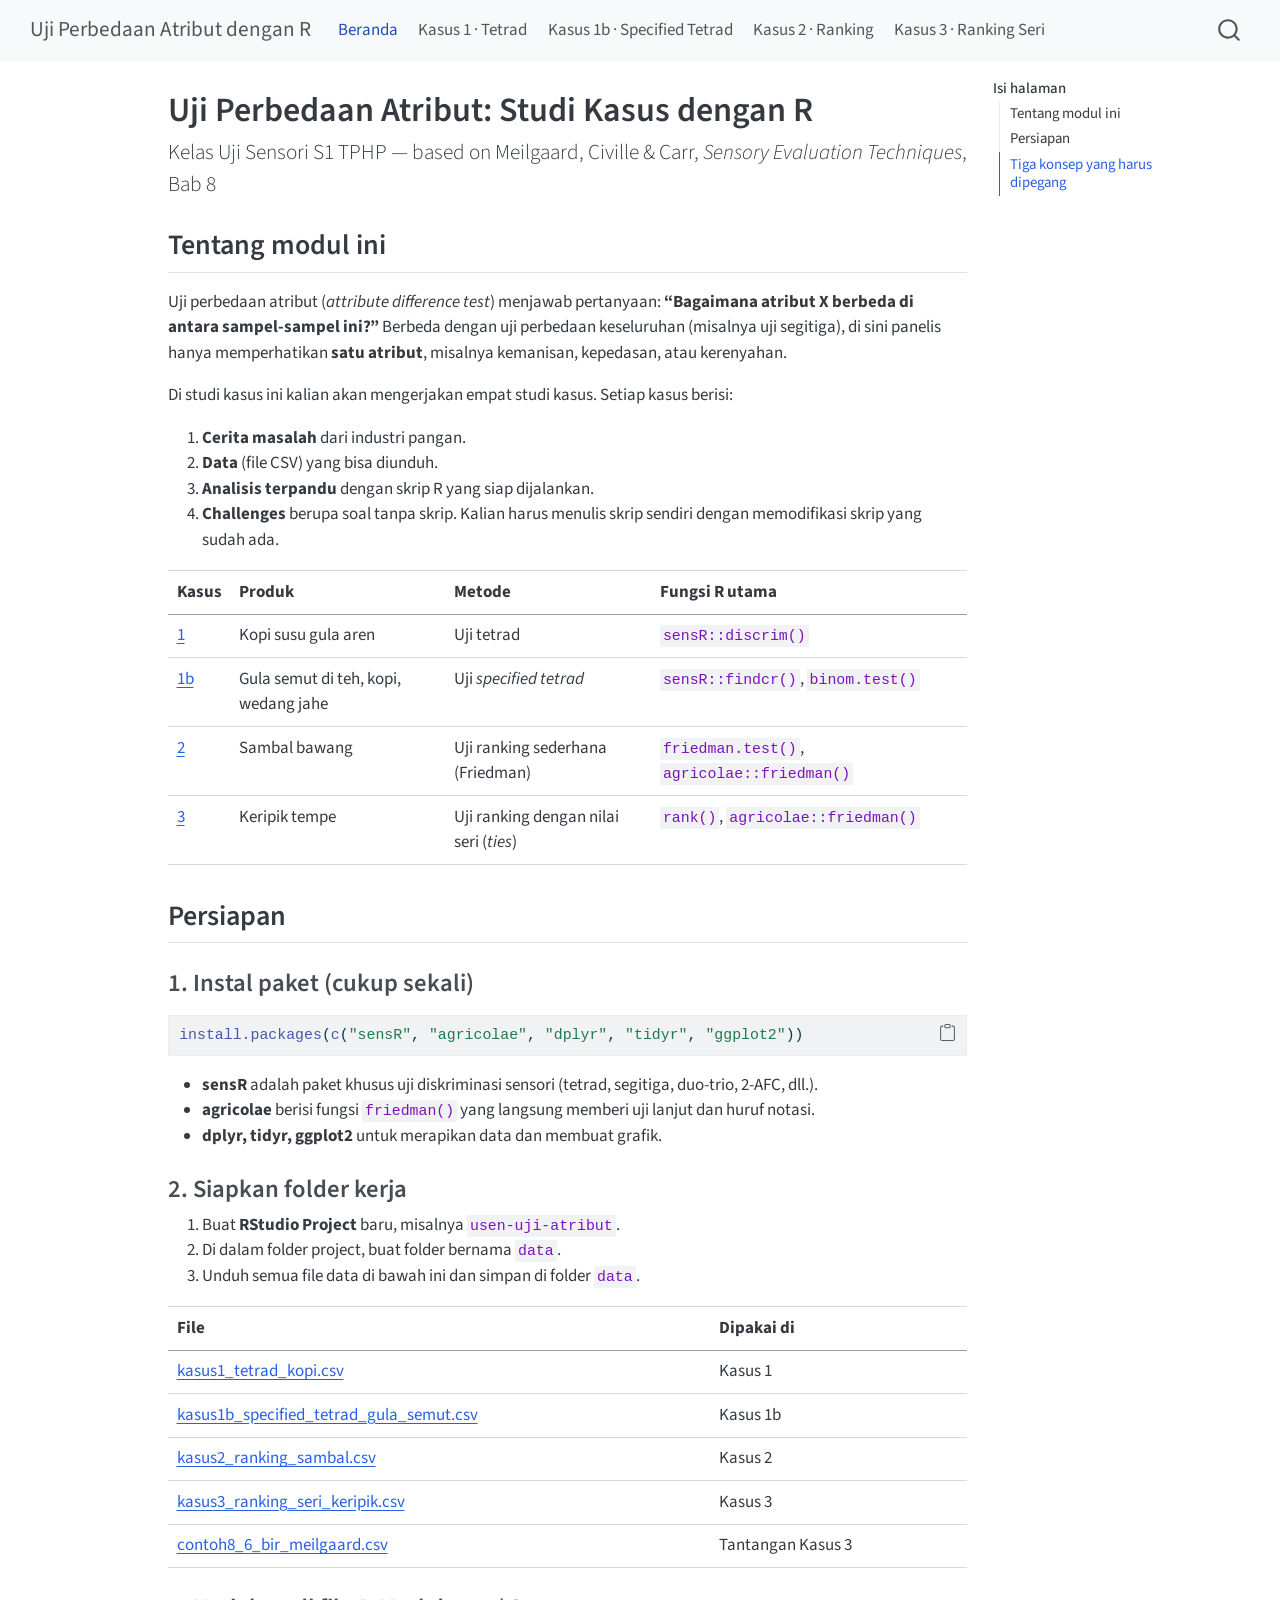
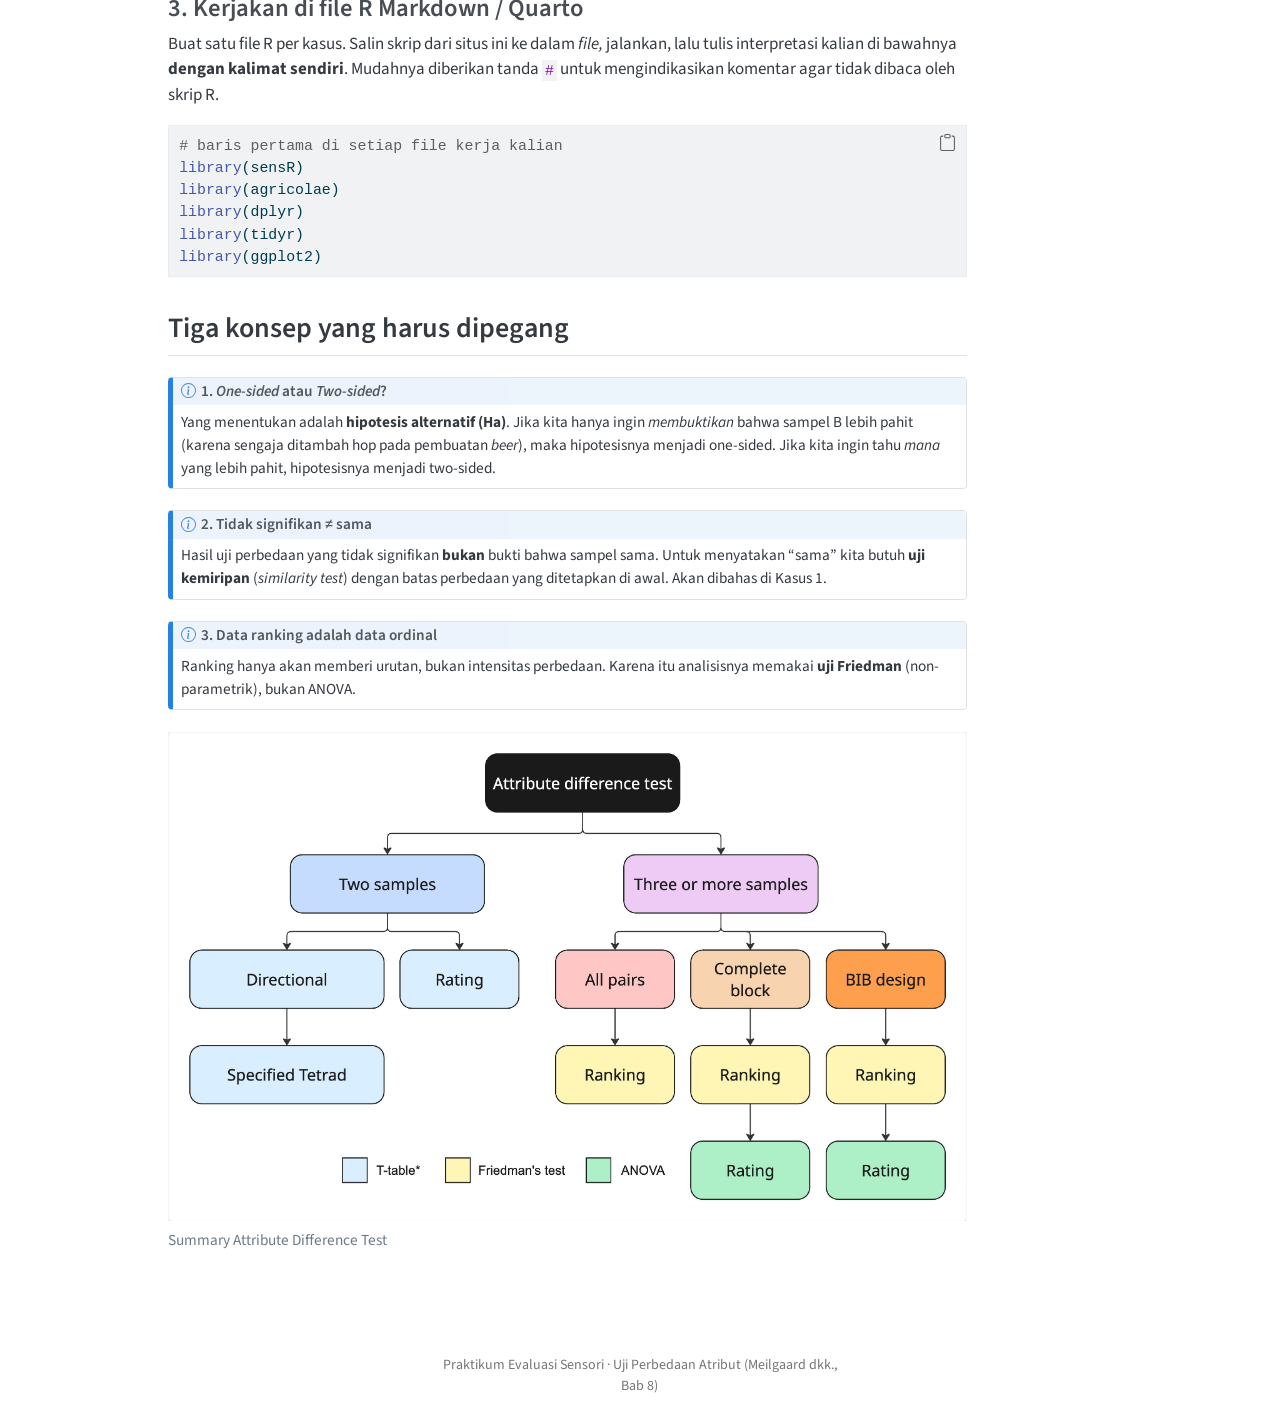
==== commit 45984505: "Built site for gh-pages" ====
--- a/index.html
+++ b/index.html
@@ -168,7 +168,7 @@
     <h2 id="toc-title">Isi halaman</h2>
    
   <ul>
-  <li><a href="#tentang-praktikum-ini" id="toc-tentang-praktikum-ini" class="nav-link active" data-scroll-target="#tentang-praktikum-ini">Tentang praktikum ini</a></li>
+  <li><a href="#tentang-modul-ini" id="toc-tentang-modul-ini" class="nav-link active" data-scroll-target="#tentang-modul-ini">Tentang modul ini</a></li>
   <li><a href="#persiapan" id="toc-persiapan" class="nav-link" data-scroll-target="#persiapan">Persiapan</a>
   <ul class="collapse">
   <li><a href="#instal-paket-cukup-sekali" id="toc-instal-paket-cukup-sekali" class="nav-link" data-scroll-target="#instal-paket-cukup-sekali">1. Instal paket (cukup sekali)</a></li>
@@ -185,7 +185,7 @@
 <header id="title-block-header" class="quarto-title-block default">
 <div class="quarto-title">
 <h1 class="title">Uji Perbedaan Atribut: Studi Kasus dengan R</h1>
-<p class="subtitle lead">Praktikum Evaluasi Sensori — berdasarkan Meilgaard, Civille &amp; Carr, <em>Sensory Evaluation Techniques</em>, Bab 8</p>
+<p class="subtitle lead">Kelas Uji Sensori S1 TPHP — based on Meilgaard, Civille &amp; Carr, <em>Sensory Evaluation Techniques</em>, Bab 8</p>
 </div>
 
 
@@ -202,15 +202,15 @@
 </header>
 
 
-<section id="tentang-praktikum-ini" class="level2">
-<h2 class="anchored" data-anchor-id="tentang-praktikum-ini">Tentang praktikum ini</h2>
-<p>Uji perbedaan atribut (<em>attribute difference test</em>) menjawab pertanyaan: <strong>“Bagaimana atribut X berbeda di antara sampel-sampel ini?”</strong> Berbeda dengan uji perbedaan keseluruhan (misalnya uji segitiga), di sini panelis hanya memperhatikan <strong>satu atribut</strong> — misalnya kemanisan, kepedasan, atau kerenyahan.</p>
-<p>Di praktikum ini kalian akan mengerjakan empat studi kasus. Setiap kasus berisi:</p>
+<section id="tentang-modul-ini" class="level2">
+<h2 class="anchored" data-anchor-id="tentang-modul-ini">Tentang modul ini</h2>
+<p>Uji perbedaan atribut (<em>attribute difference test</em>) menjawab pertanyaan: <strong>“Bagaimana atribut X berbeda di antara sampel-sampel ini?”</strong> Berbeda dengan uji perbedaan keseluruhan (misalnya uji segitiga), di sini panelis hanya memperhatikan <strong>satu atribut</strong>, misalnya kemanisan, kepedasan, atau kerenyahan.</p>
+<p>Di studi kasus ini kalian akan mengerjakan empat studi kasus. Setiap kasus berisi:</p>
 <ol type="1">
 <li><strong>Cerita masalah</strong> dari industri pangan.</li>
 <li><strong>Data</strong> (file CSV) yang bisa diunduh.</li>
 <li><strong>Analisis terpandu</strong> dengan skrip R yang siap dijalankan.</li>
-<li><strong>Tantangan</strong> — soal tanpa skrip. Kalian harus menulis skrip sendiri (pendek saja!) dengan memodifikasi skrip yang sudah ada.</li>
+<li><strong>Challenges</strong> berupa soal tanpa skrip. Kalian harus menulis skrip sendiri dengan memodifikasi skrip yang sudah ada.</li>
 </ol>
 <table class="caption-top table">
 <thead>
@@ -257,15 +257,15 @@
 <div class="code-copy-outer-scaffold"><div class="sourceCode cell-code" id="cb1"><pre class="sourceCode r code-with-copy"><code class="sourceCode r"><span id="cb1-1"><a href="#cb1-1" aria-hidden="true" tabindex="-1"></a><span class="fu">install.packages</span>(<span class="fu">c</span>(<span class="st">"sensR"</span>, <span class="st">"agricolae"</span>, <span class="st">"dplyr"</span>, <span class="st">"tidyr"</span>, <span class="st">"ggplot2"</span>))</span></code></pre></div><button title="Salin ke Papan Klip" class="code-copy-button"><i class="bi"></i></button></div>
 </div>
 <ul>
-<li><strong>sensR</strong> — paket khusus uji diskriminasi sensori (tetrad, segitiga, duo-trio, 2-AFC, dll.).</li>
-<li><strong>agricolae</strong> — berisi fungsi <code>friedman()</code> yang langsung memberi uji lanjut dan huruf notasi.</li>
-<li><strong>dplyr, tidyr, ggplot2</strong> — untuk merapikan data dan membuat grafik.</li>
+<li><strong>sensR</strong> adalah paket khusus uji diskriminasi sensori (tetrad, segitiga, duo-trio, 2-AFC, dll.).</li>
+<li><strong>agricolae</strong> berisi fungsi <code>friedman()</code> yang langsung memberi uji lanjut dan huruf notasi.</li>
+<li><strong>dplyr, tidyr, ggplot2</strong> untuk merapikan data dan membuat grafik.</li>
 </ul>
 </section>
 <section id="siapkan-folder-kerja" class="level3">
 <h3 class="anchored" data-anchor-id="siapkan-folder-kerja">2. Siapkan folder kerja</h3>
 <ol type="1">
-<li>Buat <strong>RStudio Project</strong> baru, misalnya <code>praktikum-uji-atribut</code>.</li>
+<li>Buat <strong>RStudio Project</strong> baru, misalnya <code>usen-uji-atribut</code>.</li>
 <li>Di dalam folder project, buat folder bernama <code>data</code>.</li>
 <li>Unduh semua file data di bawah ini dan simpan di folder <code>data</code>.</li>
 </ol>
@@ -302,7 +302,7 @@
 </section>
 <section id="kerjakan-di-file-r-markdown-quarto" class="level3">
 <h3 class="anchored" data-anchor-id="kerjakan-di-file-r-markdown-quarto">3. Kerjakan di file R Markdown / Quarto</h3>
-<p>Buat satu file R Markdown (<code>.Rmd</code>) per kasus. Salin skrip dari situs ini ke dalam <em>chunk</em>, jalankan, lalu tulis interpretasi kalian di bawahnya <strong>dengan kalimat sendiri</strong>.</p>
+<p>Buat satu file R per kasus. Salin skrip dari situs ini ke dalam <em>file,</em> jalankan, lalu tulis interpretasi kalian di bawahnya <strong>dengan kalimat sendiri</strong>. Mudahnya diberikan tanda <code>#</code> untuk mengindikasikan komentar agar tidak dibaca oleh skrip R.</p>
 <div class="cell">
 <div class="code-copy-outer-scaffold"><div class="sourceCode cell-code" id="cb2"><pre class="sourceCode r code-with-copy"><code class="sourceCode r"><span id="cb2-1"><a href="#cb2-1" aria-hidden="true" tabindex="-1"></a><span class="co"># baris pertama di setiap file kerja kalian</span></span>
 <span id="cb2-2"><a href="#cb2-2" aria-hidden="true" tabindex="-1"></a><span class="fu">library</span>(sensR)</span>
@@ -321,11 +321,11 @@
 <i class="callout-icon"></i>
 </div>
 <div class="callout-title-container flex-fill">
-<span class="screen-reader-only">Catatan</span>1. Satu sisi atau dua sisi?
+<span class="screen-reader-only">Catatan</span>1. <em>One-sided</em> atau <em>Two-sided</em>?
 </div>
 </div>
 <div class="callout-body-container callout-body">
-<p>Yang menentukan adalah <strong>hipotesis alternatif</strong>, bukan jumlah pilihan jawaban di lembar uji. Jika kita hanya ingin <em>membuktikan</em> bahwa sampel B lebih pahit (karena sengaja ditambah hop), itu <strong>satu sisi</strong>. Jika kita ingin tahu <em>mana</em> yang lebih pahit, itu <strong>dua sisi</strong>.</p>
+<p>Yang menentukan adalah <strong>hipotesis alternatif (Ha)</strong>. Jika kita hanya ingin <em>membuktikan</em> bahwa sampel B lebih pahit (karena sengaja ditambah hop pada pembuatan <em>beer</em>), maka hipotesisnya menjadi one-sided. Jika kita ingin tahu <em>mana</em> yang lebih pahit, hipotesisnya menjadi two-sided.</p>
 </div>
 </div>
 <div class="callout callout-style-default callout-note callout-titled">
@@ -338,7 +338,7 @@
 </div>
 </div>
 <div class="callout-body-container callout-body">
-<p>Hasil uji perbedaan yang tidak signifikan <strong>bukan</strong> bukti bahwa sampel sama. Untuk menyatakan “sama” kita butuh <strong>uji kemiripan</strong> (<em>similarity test</em>) dengan batas perbedaan yang ditetapkan di awal. Ini dibahas di Kasus 1.</p>
+<p>Hasil uji perbedaan yang tidak signifikan <strong>bukan</strong> bukti bahwa sampel sama. Untuk menyatakan “sama” kita butuh <strong>uji kemiripan</strong> (<em>similarity test</em>) dengan batas perbedaan yang ditetapkan di awal. Akan dibahas di Kasus 1.</p>
 </div>
 </div>
 <div class="callout callout-style-default callout-note callout-titled">
@@ -351,8 +351,14 @@
 </div>
 </div>
 <div class="callout-body-container callout-body">
-<p>Ranking hanya memberi urutan, bukan besar perbedaan. Karena itu analisisnya memakai <strong>uji Friedman</strong> (non-parametrik), bukan ANOVA.</p>
-</div>
+<p>Ranking hanya akan memberi urutan, bukan intensitas perbedaan. Karena itu analisisnya memakai <strong>uji Friedman</strong> (non-parametrik), bukan ANOVA.</p>
+</div>
+</div>
+<div class="quarto-figure quarto-figure-center">
+<figure class="figure">
+<p><img src="images/Uji Sensoris.jpg" class="img-fluid figure-img"></p>
+<figcaption>Summary Attribute Difference Test</figcaption>
+</figure>
 </div>
 
 
@@ -432,7 +438,7 @@
     }
       var localhostRegex = new RegExp(/^(?:http|https):\/\/localhost\:?[0-9]*\//);
       var mailtoRegex = new RegExp(/^mailto:/);
-        var filterRegex = new RegExp('/' + window.location.host + '/');
+        var filterRegex = new RegExp("https:\/\/andikawicaks\.github\.io\/uji-sensoris-tphp-TPHP262504\/");
       var isInternal = (href) => {
           return filterRegex.test(href) || localhostRegex.test(href) || mailtoRegex.test(href);
       }
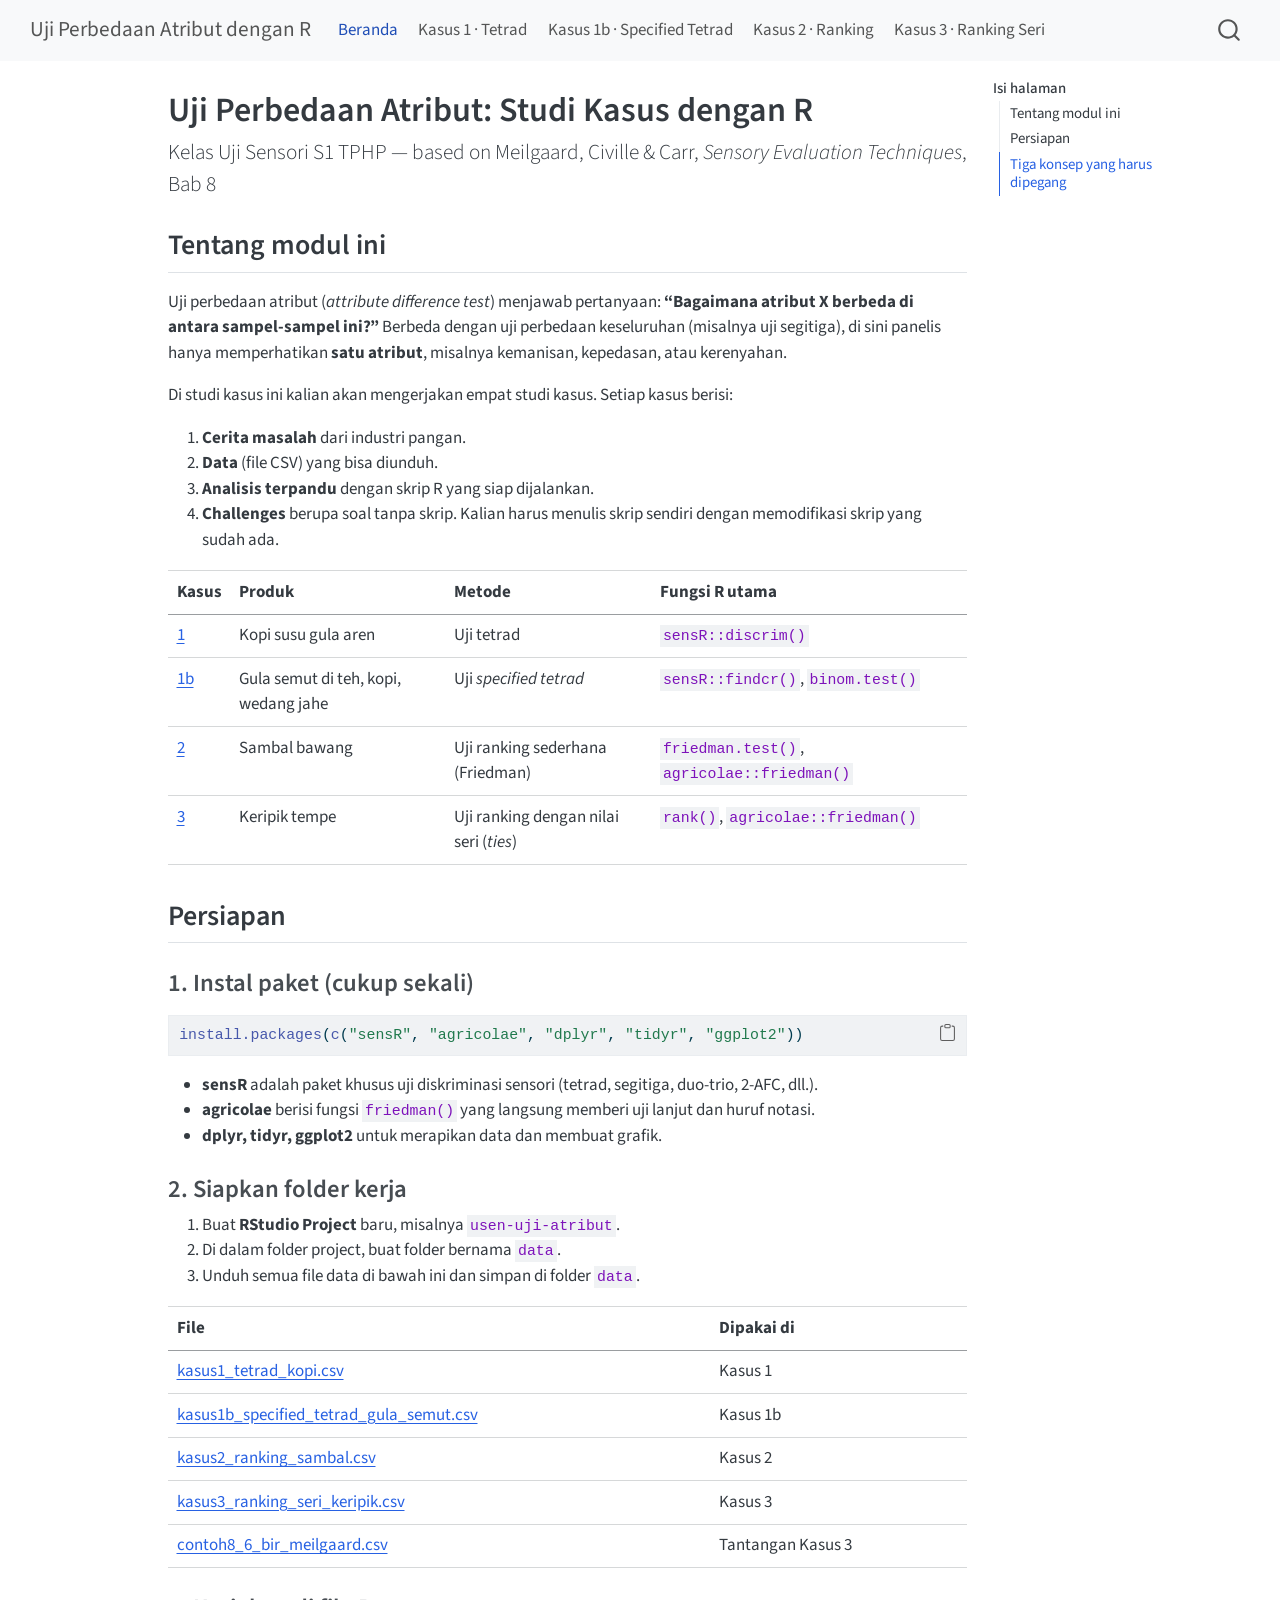
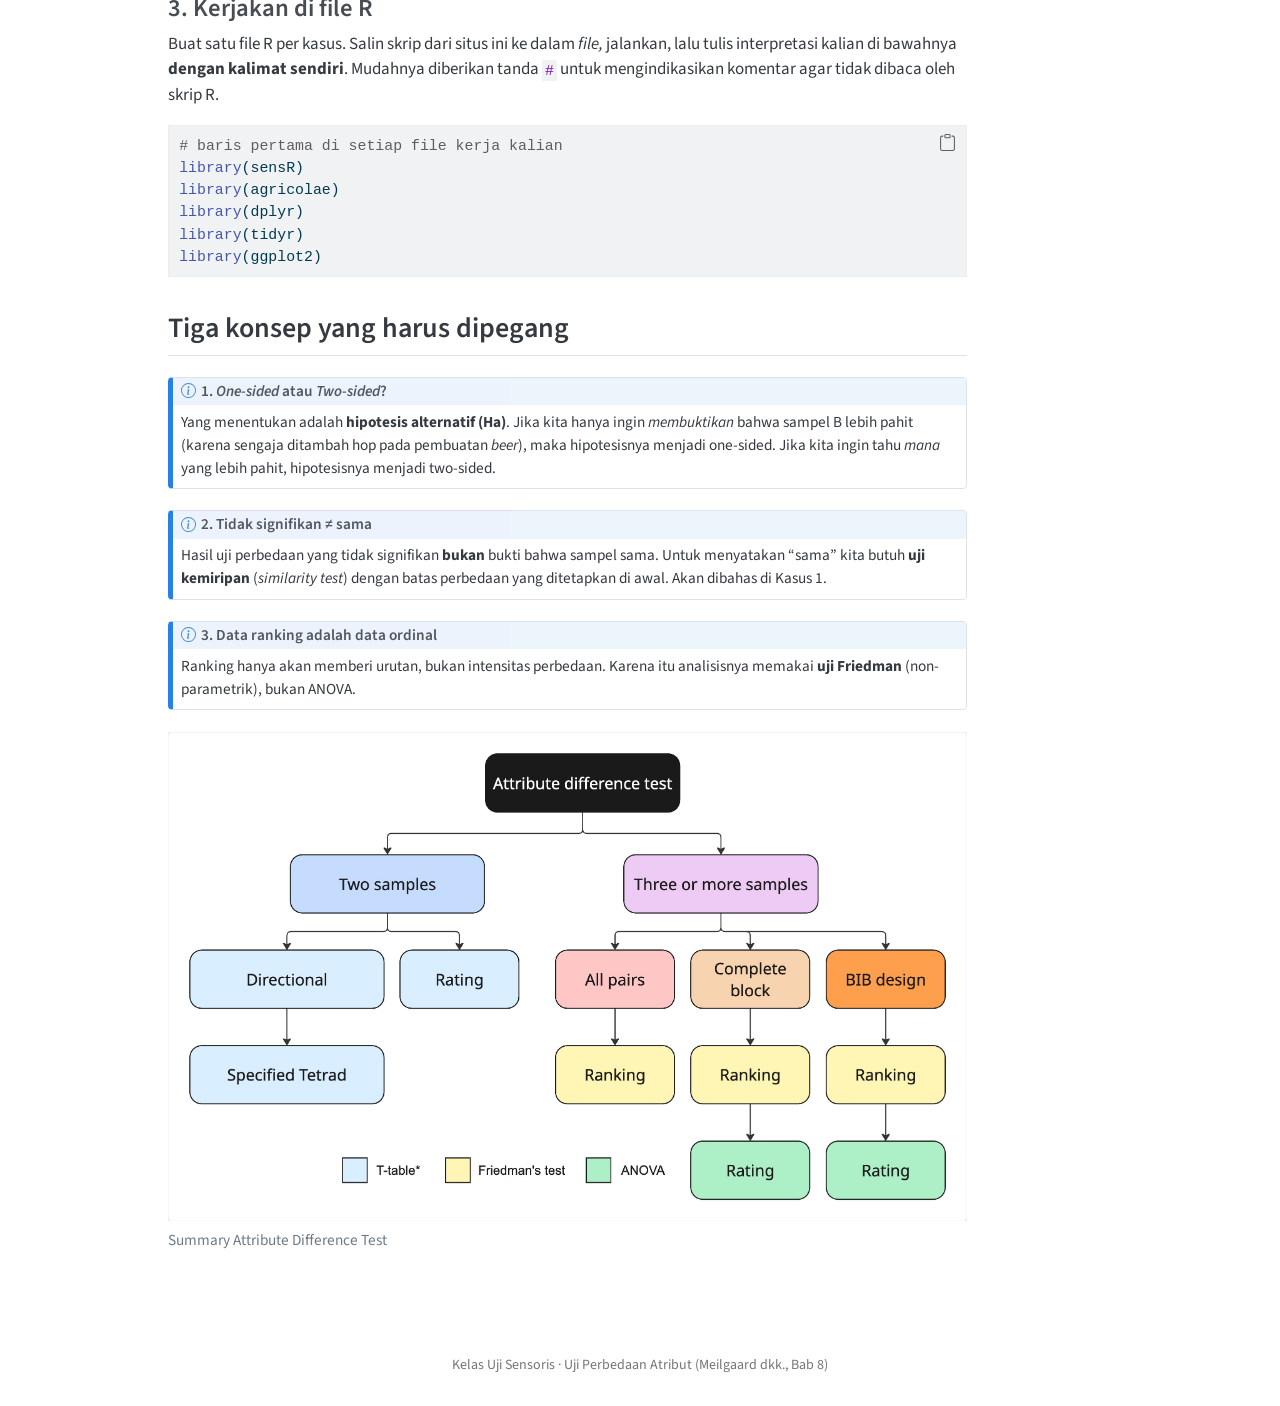
==== commit 15e67b60: "Built site for gh-pages" ====
--- a/index.html
+++ b/index.html
@@ -173,7 +173,7 @@
   <ul class="collapse">
   <li><a href="#instal-paket-cukup-sekali" id="toc-instal-paket-cukup-sekali" class="nav-link" data-scroll-target="#instal-paket-cukup-sekali">1. Instal paket (cukup sekali)</a></li>
   <li><a href="#siapkan-folder-kerja" id="toc-siapkan-folder-kerja" class="nav-link" data-scroll-target="#siapkan-folder-kerja">2. Siapkan folder kerja</a></li>
-  <li><a href="#kerjakan-di-file-r-markdown-quarto" id="toc-kerjakan-di-file-r-markdown-quarto" class="nav-link" data-scroll-target="#kerjakan-di-file-r-markdown-quarto">3. Kerjakan di file R Markdown / Quarto</a></li>
+  <li><a href="#kerjakan-di-file-r" id="toc-kerjakan-di-file-r" class="nav-link" data-scroll-target="#kerjakan-di-file-r">3. Kerjakan di file R</a></li>
   </ul></li>
   <li><a href="#tiga-konsep-yang-harus-dipegang" id="toc-tiga-konsep-yang-harus-dipegang" class="nav-link" data-scroll-target="#tiga-konsep-yang-harus-dipegang">Tiga konsep yang harus dipegang</a></li>
   </ul>
@@ -300,8 +300,8 @@
 </tbody>
 </table>
 </section>
-<section id="kerjakan-di-file-r-markdown-quarto" class="level3">
-<h3 class="anchored" data-anchor-id="kerjakan-di-file-r-markdown-quarto">3. Kerjakan di file R Markdown / Quarto</h3>
+<section id="kerjakan-di-file-r" class="level3">
+<h3 class="anchored" data-anchor-id="kerjakan-di-file-r">3. Kerjakan di file R</h3>
 <p>Buat satu file R per kasus. Salin skrip dari situs ini ke dalam <em>file,</em> jalankan, lalu tulis interpretasi kalian di bawahnya <strong>dengan kalimat sendiri</strong>. Mudahnya diberikan tanda <code>#</code> untuk mengindikasikan komentar agar tidak dibaca oleh skrip R.</p>
 <div class="cell">
 <div class="code-copy-outer-scaffold"><div class="sourceCode cell-code" id="cb2"><pre class="sourceCode r code-with-copy"><code class="sourceCode r"><span id="cb2-1"><a href="#cb2-1" aria-hidden="true" tabindex="-1"></a><span class="co"># baris pertama di setiap file kerja kalian</span></span>
@@ -772,7 +772,7 @@
       &nbsp;
     </div>   
     <div class="nav-footer-center">
-<p>Praktikum Evaluasi Sensori · Uji Perbedaan Atribut (Meilgaard dkk., Bab 8)</p>
+<p>Kelas Uji Sensoris · Uji Perbedaan Atribut (Meilgaard dkk., Bab 8)</p>
 </div>
     <div class="nav-footer-right">
       &nbsp;
